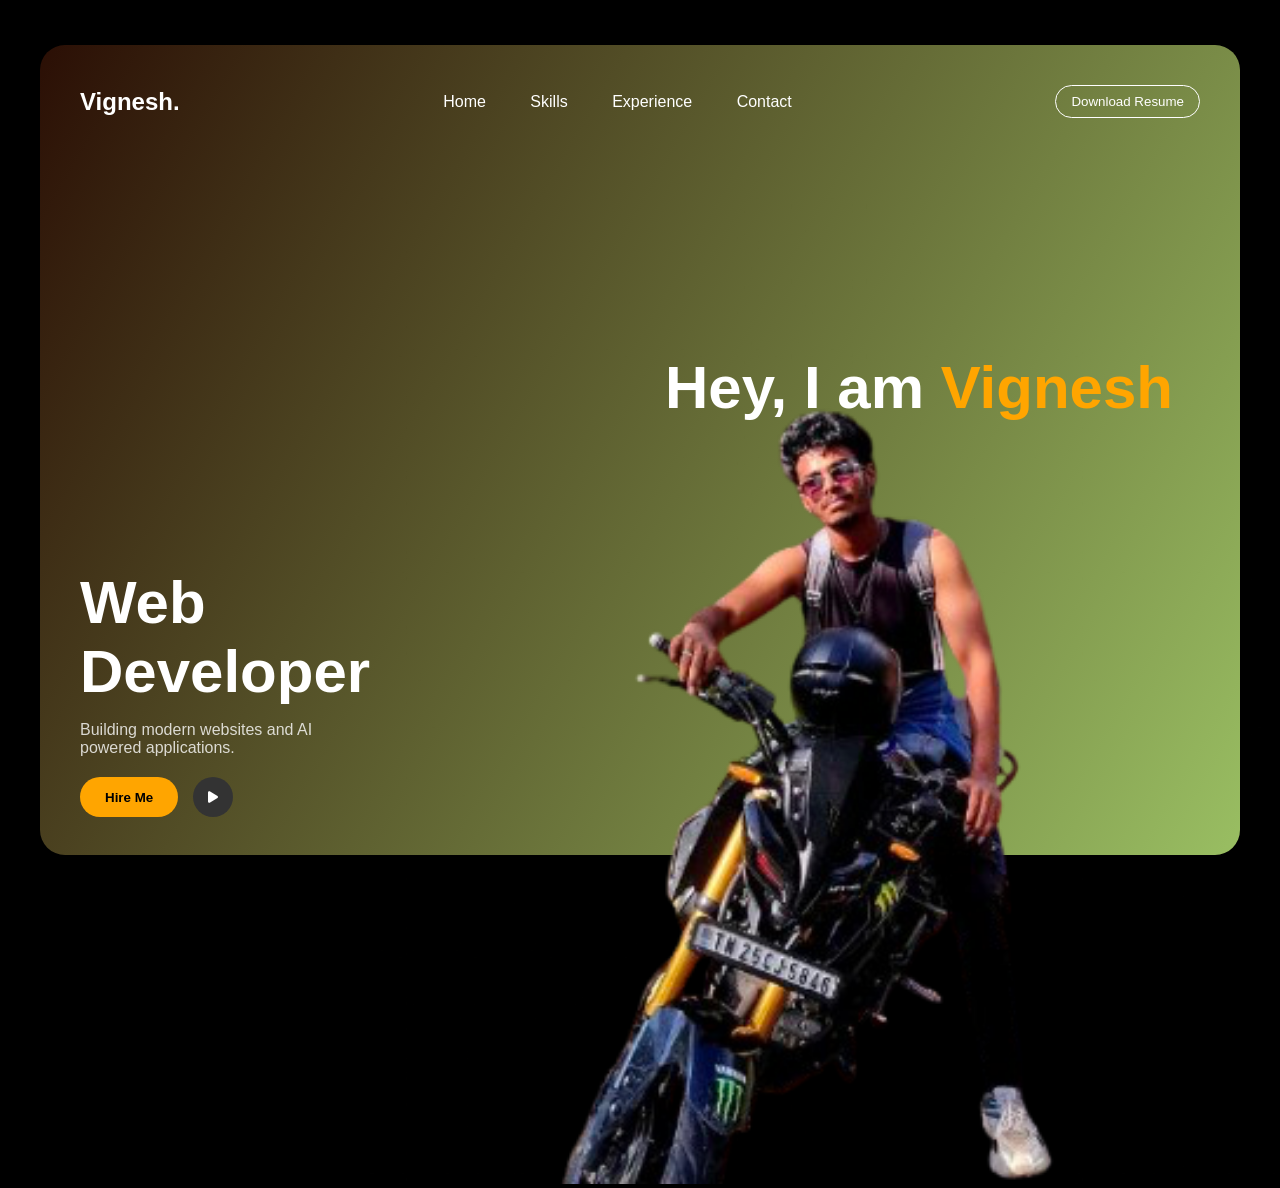
==== port.html @ 66e2d73a "commit" ====
<!DOCTYPE html>
<html lang="en">
<head>
<meta charset="UTF-8">
<meta name="viewport" content="width=device-width, initial-scale=1.0">

<title>Vignesh Portfolio</title>

<link rel="stylesheet" href="port.css">

<link rel="stylesheet"
href="https://cdnjs.cloudflare.com/ajax/libs/font-awesome/6.0.0/css/all.min.css">

</head>

<body>

<div class="container">

<header>

<h2 class="logo">Vignesh.</h2>

<nav>
<a href="#">Home</a>
<a href="#">Skills</a>
<a href="#">Experience</a>
<a href="#">Contact</a>
</nav>

<button class="resume">Download Resume</button>

</header>


<section class="hero">

<div class="hero-left">

<p class="intro">Hey, I am <span>Vignesh</span></p>

<h1>Web Developer</h1>

<p class="desc">
Building modern websites and AI powered applications.
</p>

<div class="buttons">

<button class="hire">Hire Me</button>

<button class="icon">
<i class="fa fa-play"></i>
</button>

</div>

</div>


<div class="hero-right">

<img src="p1.png" class="avatar">

<div class="icons">
<a href="https://instagram.com/yourusername" target="_blank"><i class="fab fa-instagram"></i></a>
<i class="fab fa-instagram"></i>
</a>
<a href="https://github.com/yourusername" target="_blank"></a>
<i class="fa-brands fa-github"></i>
</a>
<a href="https://linkedin.com/yourusername" target="_blank"></a>
<i class="fab fa-linkedin"></i>
</a>
<a href="https://facebook.com/yourusername" target="_blank"></a>
<i class="fab fa-facebook"></i>
</a>
</div>

</div>

</section>

</div>

</body>
</html>
---- port.css ----
*{
margin:0;
padding:0;
box-sizing:border-box;
font-family:Arial, sans-serif;
}

body{
background:black;
display:flex;
justify-content:center;
align-items:center;
height:100vh;
}

/* MAIN CONTAINER */

.container{
width:1200px;
height:90vh;
background:linear-gradient(120deg,#2b0f05,#99be62);
border-radius:25px;
padding:40px;
color:white;
}

/* HEADER */

header{
display:flex;
justify-content:space-between;
align-items:center;
}

.logo{
font-size:24px;
font-weight:bold;
}

nav a{
margin:0 20px;
color:white;
text-decoration:none;
font-size:16px;
transition:0.3s;
}

nav a:hover{
color:orange;
}

.resume{
background:transparent;
border:1px solid white;
padding:8px 15px;
color:white;
border-radius:20px;
cursor:pointer;
}

/* HERO */

.hero{
display:flex;
justify-content:space-between;
align-items:center;
margin-top:80px;
}

.hero-left{
max-width:500px;
}

.intro{
font-size:90px;
margin-bottom:10px;
position:absolute;
top: 40%;
left:50%;
transform:translate(25px,-10%);
color:white;
font-size:60px;
font-weight:bold;
transition: 12s;
}

.intro span{
color:orange;
font-weight:bold;
}

.hero-left h1{
font-size:60px;
margin-bottom:15px;
}

.img:hover{
transform:scale(1.05);
transition:0.3s;
}

.desc{
opacity:0.8;
margin-bottom:20px;
}

/* BUTTONS */

.buttons{
display:flex;
gap:15px;
}

.hire{
background:orange;
border:none;
padding:12px 25px;
border-radius:25px;
cursor:pointer;
font-weight:bold;
}

.icon{
background:#333;
border:none;
width:40px;
height:40px;
border-radius:50%;
color:white;
cursor:pointer;
}

/* RIGHT SIDE */

.hero-right{
position:relative;
}

.avatar{
width: 1000px;
 
}
.avatar:hover{
transform:scale(1.05);
transition: 12s;
}

.icons{
position:absolute;
top:-20px;
right:-20px;
display:flex;
flex-direction:column;
gap:20px;
font-size:30px;
}

.icons i{
background:#222;
padding:10px;
border-radius:50%;
}

.icons{
display:flex;
gap:20px;
padding:20px;
}

.icons a{
color:white;
font-size:28px;
transition:0.3s;
}

.icons a:hover{
color:#00d4ff;
transform:scale(1.2);
}
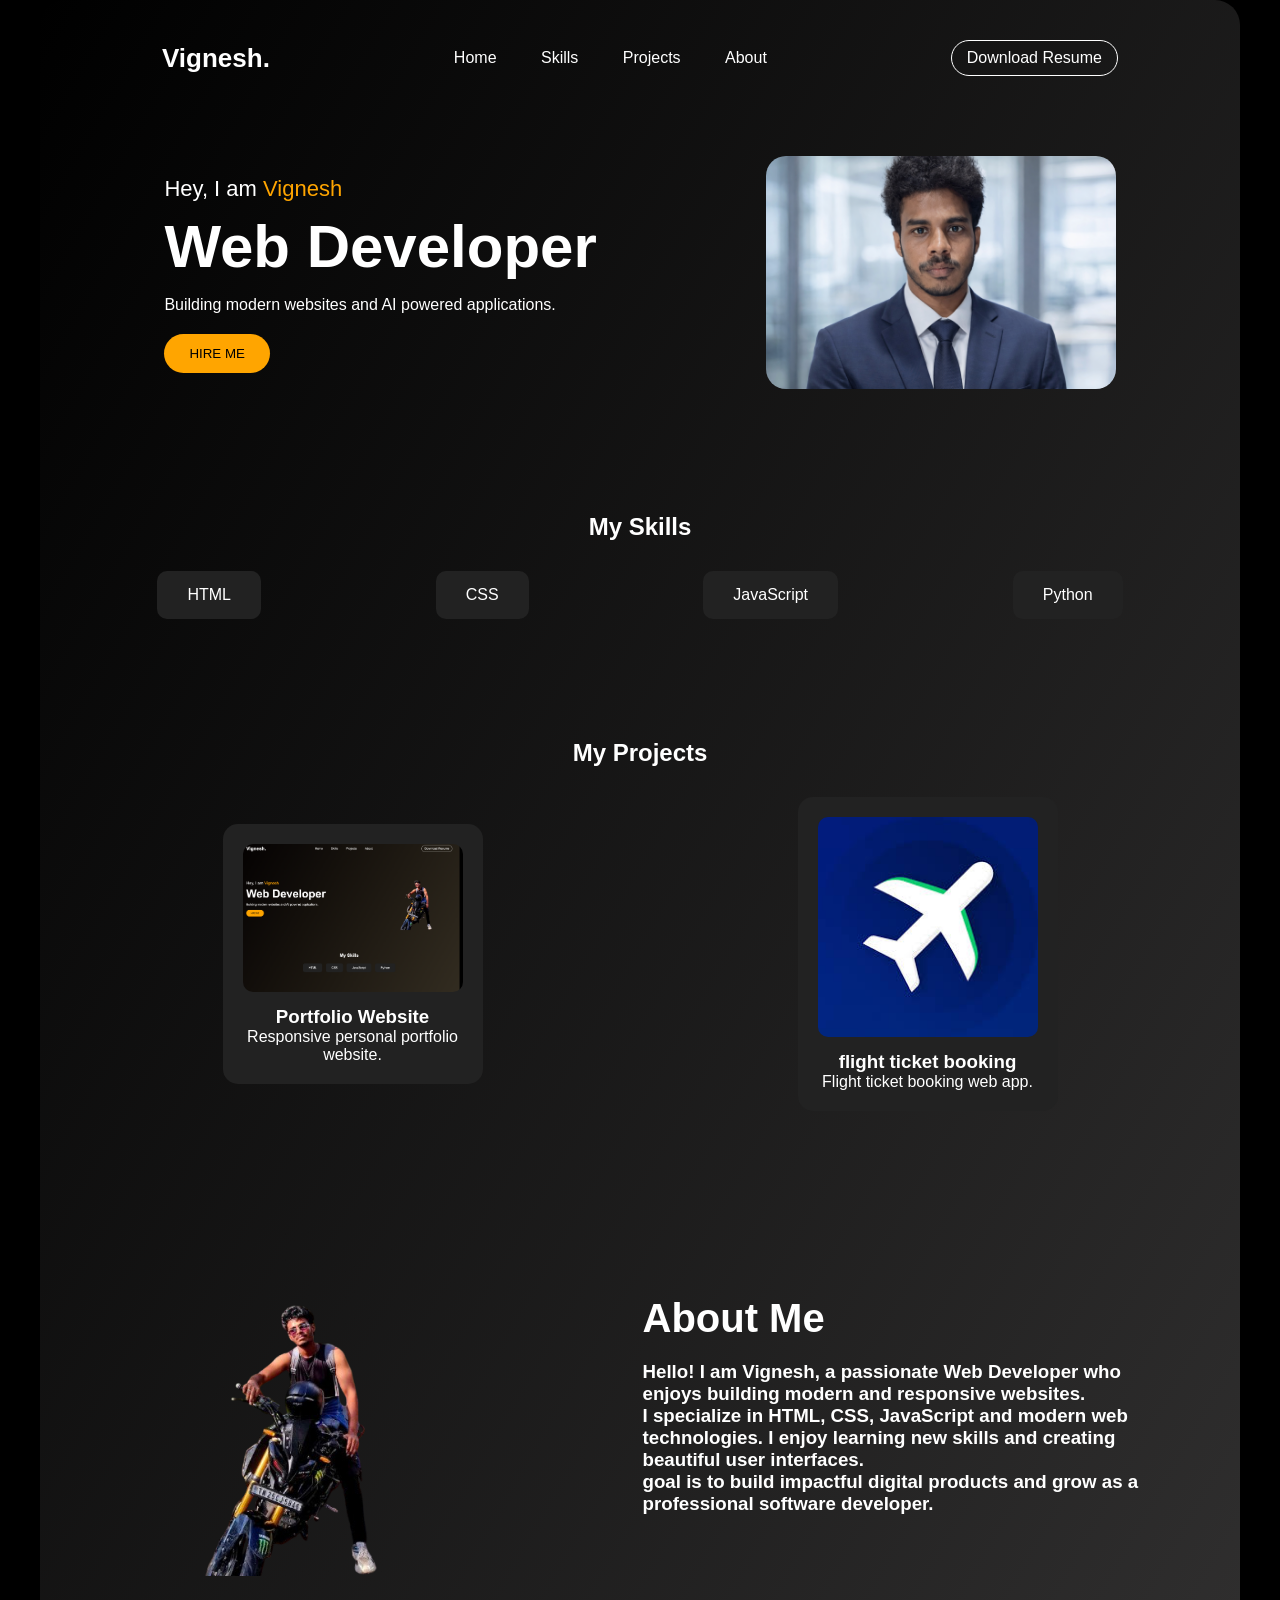
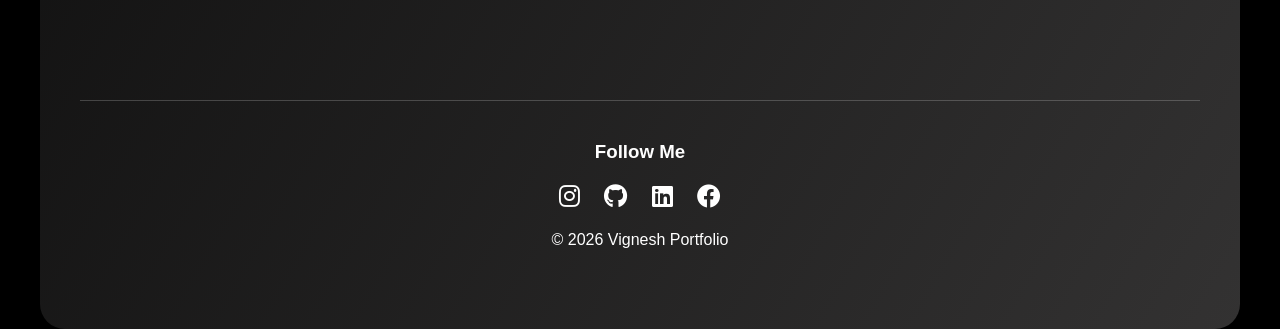
==== commit 8a504402: "Updated portfolio design" ====
--- a/port.html
+++ b/port.html
@@ -1,6 +1,8 @@
 <!DOCTYPE html>
 <html lang="en">
+
 <head>
+
 <meta charset="UTF-8">
 <meta name="viewport" content="width=device-width, initial-scale=1.0">
 
@@ -23,12 +25,13 @@
 
 <nav>
 <a href="#">Home</a>
-<a href="#">Skills</a>
-<a href="#">Experience</a>
-<a href="#">Contact</a>
+<a href="#skills">Skills</a>
+<a href="#projects">Projects</a>
+<a href="#about">About</a>
 </nav>
 
-<button class="resume">Download Resume</button>
+
+<a href="VIGNESH S resume.pdf" class="resume">Download Resume</a>
 
 </header>
 
@@ -44,44 +47,112 @@
 <p class="desc">
 Building modern websites and AI powered applications.
 </p>
+<button class="hire">HIRE ME</button>
+</div>
 
-<div class="buttons">
+<div class="hero-right">
 
-<button class="hire">Hire Me</button>
-
-<button class="icon">
-<i class="fa fa-play"></i>
-</button>
+<img src="hero.png" class="hero-img">
 
 </div>
 
+</section>
+
+<section class="skills-section" id="skills">
+
+<h2>My Skills</h2>
+
+<div class="skills">
+
+<div class="skill-card">HTML</div>
+<div class="skill-card">CSS</div>
+<div class="skill-card">JavaScript</div>
+<div class="skill-card">Python</div>
+
 </div>
 
+</section>
 
-<div class="hero-right">
+<section class="projects" id="projects">
 
-<img src="p1.png" class="avatar">
+<h2>My Projects</h2>
 
-<div class="icons">
-<a href="https://instagram.com/yourusername" target="_blank"><i class="fab fa-instagram"></i></a>
-<i class="fab fa-instagram"></i>
+<div class="project-container">
+
+<div class="project-card">
+
+<img src="i1.png">
+
+<h3>Portfolio Website</h3>
+
+<p>Responsive personal portfolio website.</p>
+
+</div>
+
+<div class="project-card">
+<a href="airline_booking_system"></a>
+<img src="i.jpeg">
 </a>
-<a href="https://github.com/yourusername" target="_blank"></a>
-<i class="fa-brands fa-github"></i>
-</a>
-<a href="https://linkedin.com/yourusername" target="_blank"></a>
-<i class="fab fa-linkedin"></i>
-</a>
-<a href="https://facebook.com/yourusername" target="_blank"></a>
-<i class="fab fa-facebook"></i>
-</a>
+<h3>flight ticket booking</h3>
+
+<p>Flight ticket booking web app.</p>
+
 </div>
 
 </div>
 
 </section>
 
+<section class="about" id="about">
+
+<div class="about-img">
+
+<img src="p1.png">
+
+</div>
+
+<div class="about-text">
+
+<h2>About Me</h2>
+
+<p>
+<B><h3>
+Hello! I am Vignesh, a passionate Web Developer who enjoys building
+modern and responsive websites.</b></br></h3>
+<p>                                                             </p>
+<h3>
+I specialize in HTML, CSS, JavaScript and modern web technologies.
+I enjoy learning new skills and creating beautiful user interfaces.</h3>    
+<p>                                                             </p><h3
+<B> goal is to build impactful digital products and grow as a
+professional software developer.
+</B></h3>
+</p>
+
+</div>
+
+</section>
+
+
+<footer>
+
+<h3>Follow Me</h3>
+
+<div class="social">
+
+<a href="https://www.instagram.com/vigneshs103/"><i class="fab fa-instagram"></i></a>
+<a href="https://github.com/vigneshs-gif"><i class="fab fa-github"></i></a>
+<a href="https://www.linkedin.com/in/vignesh-s-0b5a0b24b/"><i class="fab fa-linkedin"></i></a>
+<a href="https://www.facebook.com/vignesh.s.754"><i class="fab fa-facebook"></i></a>
+
+</div>
+
+<p>© 2026 Vignesh Portfolio</p>
+
+</footer>
+
 </div>
 
 </body>
+
 </html>
--- a/port.css
+++ b/port.css
@@ -2,38 +2,36 @@
 margin:0;
 padding:0;
 box-sizing:border-box;
-font-family:Arial, sans-serif;
+font-family:Arial;
+margin: auto;
 }
 
 body{
-background:black;
-display:flex;
-justify-content:center;
-align-items:center;
-height:100vh;
-}
-
-/* MAIN CONTAINER */
+background:rgb(0, 0, 0);
+color:white;
+}
+
+
 
 .container{
 width:1200px;
-height:90vh;
-background:linear-gradient(120deg,#2b0f05,#99be62);
+margin:auto;
+padding:40px;
+background:linear-gradient(120deg,#000000,#333232);
 border-radius:25px;
-padding:40px;
-color:white;
-}
-
-/* HEADER */
+}
+
+
 
 header{
 display:flex;
 justify-content:space-between;
 align-items:center;
+margin-bottom:80px;
 }
 
 .logo{
-font-size:24px;
+font-size:26px;
 font-weight:bold;
 }
 
@@ -41,8 +39,6 @@
 margin:0 20px;
 color:white;
 text-decoration:none;
-font-size:16px;
-transition:0.3s;
 }
 
 nav a:hover{
@@ -50,21 +46,19 @@
 }
 
 .resume{
-background:transparent;
 border:1px solid white;
 padding:8px 15px;
-color:white;
 border-radius:20px;
-cursor:pointer;
-}
-
-/* HERO */
+text-decoration:none;
+color:white;
+}
+
 
 .hero{
 display:flex;
 justify-content:space-between;
 align-items:center;
-margin-top:80px;
+margin-bottom:120px;
 }
 
 .hero-left{
@@ -72,21 +66,12 @@
 }
 
 .intro{
-font-size:90px;
+font-size:22px;
 margin-bottom:10px;
-position:absolute;
-top: 40%;
-left:50%;
-transform:translate(25px,-10%);
-color:white;
-font-size:60px;
-font-weight:bold;
-transition: 12s;
 }
 
 .intro span{
 color:orange;
-font-weight:bold;
 }
 
 .hero-left h1{
@@ -94,21 +79,8 @@
 margin-bottom:15px;
 }
 
-.img:hover{
-transform:scale(1.05);
-transition:0.3s;
-}
-
 .desc{
-opacity:0.8;
-margin-bottom:20px;
-}
-
-/* BUTTONS */
-
-.buttons{
-display:flex;
-gap:15px;
+margin-top:10px;
 }
 
 .hire{
@@ -116,64 +88,121 @@
 border:none;
 padding:12px 25px;
 border-radius:25px;
+margin-top:20px;
 cursor:pointer;
-font-weight:bold;
-}
-
-.icon{
+}
+
+.hero-img{
+width:350px;
+border-radius:20px;
+transition: cubic-bezier(0.895, 0.03, 0.685, 0.22);
+}
+
+
+.skills-section{
+text-align:center;
+margin-bottom:120px;
+}
+
+.skills{
+display:flex;
+justify-content:center;
+gap:20px;
+flex-wrap:wrap;
+margin-top:30px;
+}
+
+.skill-card{
+background:#222;
+padding:15px 30px;
+border-radius:10px;
+transition:0.3s;
+}
+
+.skill-card:hover{
+background:orange;
+transform:scale(1.1);
+}
+
+
+.projects{
+text-align:center;
+margin-bottom:120px;
+}
+
+.project-container{
+display:flex;
+gap:30px;
+justify-content:center;
+flex-wrap:wrap;
+margin-top:30px;
+}
+
+.project-card{
+background:#222;
+padding:20px;
+border-radius:15px;
+width:260px;
+transition:0.3s;
+}
+
+.project-card img{
+width:100%;
+border-radius:10px;
+margin-bottom:10px;
+}
+
+.project-card:hover{
+transform:translateY(-10px);
 background:#333;
-border:none;
-width:40px;
-height:40px;
-border-radius:50%;
-color:white;
-cursor:pointer;
-}
-
-/* RIGHT SIDE */
-
-.hero-right{
-position:relative;
-}
-
-.avatar{
-width: 1000px;
- 
-}
-.avatar:hover{
-transform:scale(1.05);
-transition: 12s;
-}
-
-.icons{
-position:absolute;
-top:-20px;
-right:-20px;
-display:flex;
-flex-direction:column;
-gap:20px;
-font-size:30px;
-}
-
-.icons i{
-background:#222;
-padding:10px;
-border-radius:50%;
-}
-
-.icons{
-display:flex;
-gap:20px;
-padding:20px;
-}
-
-.icons a{
-color:white;
-font-size:28px;
+}
+
+.about{
+display:flex;
+align-items:center;
+justify-content:space-between;
+gap:40px;
+margin-bottom:120px;
+}
+
+.about-img img{
+width:350px;
+border-radius:20px;
+transition:0.6s;
+}
+
+.about-img img:hover{
+transform:scale(1.08);
+}
+
+.about-text{
+max-width:500px;
+}
+
+.about-text h2{
+font-size:40px;
+margin-bottom:20px;
+}
+
+
+footer{
+text-align:center;
+padding:40px 0;
+border-top:1px solid rgba(255,255,255,0.2);
+}
+
+.social{
+margin:20px 0;
+}
+
+.social a{
+color:white;
+font-size:24px;
+margin:0 10px;
 transition:0.3s;
 }
 
-.icons a:hover{
-color:#00d4ff;
+.social a:hover{
+color:orange;
 transform:scale(1.2);
 }
